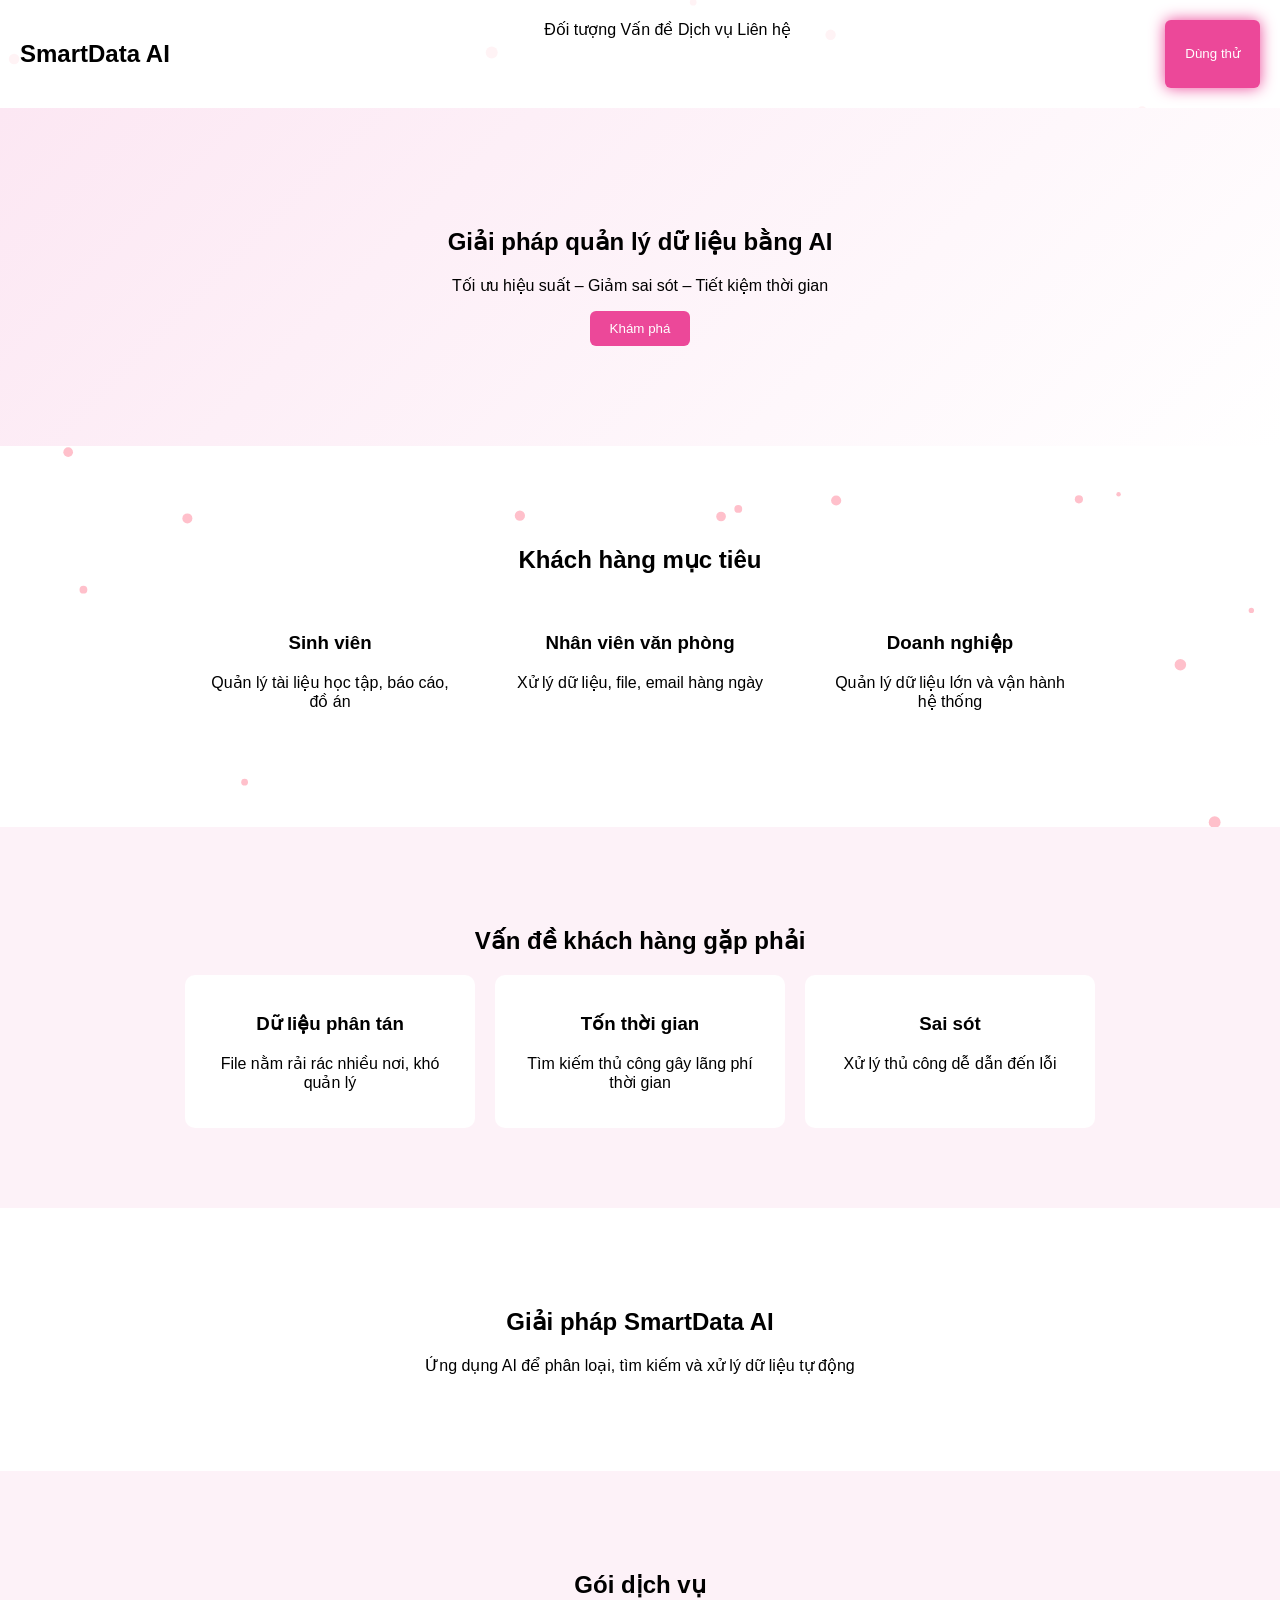
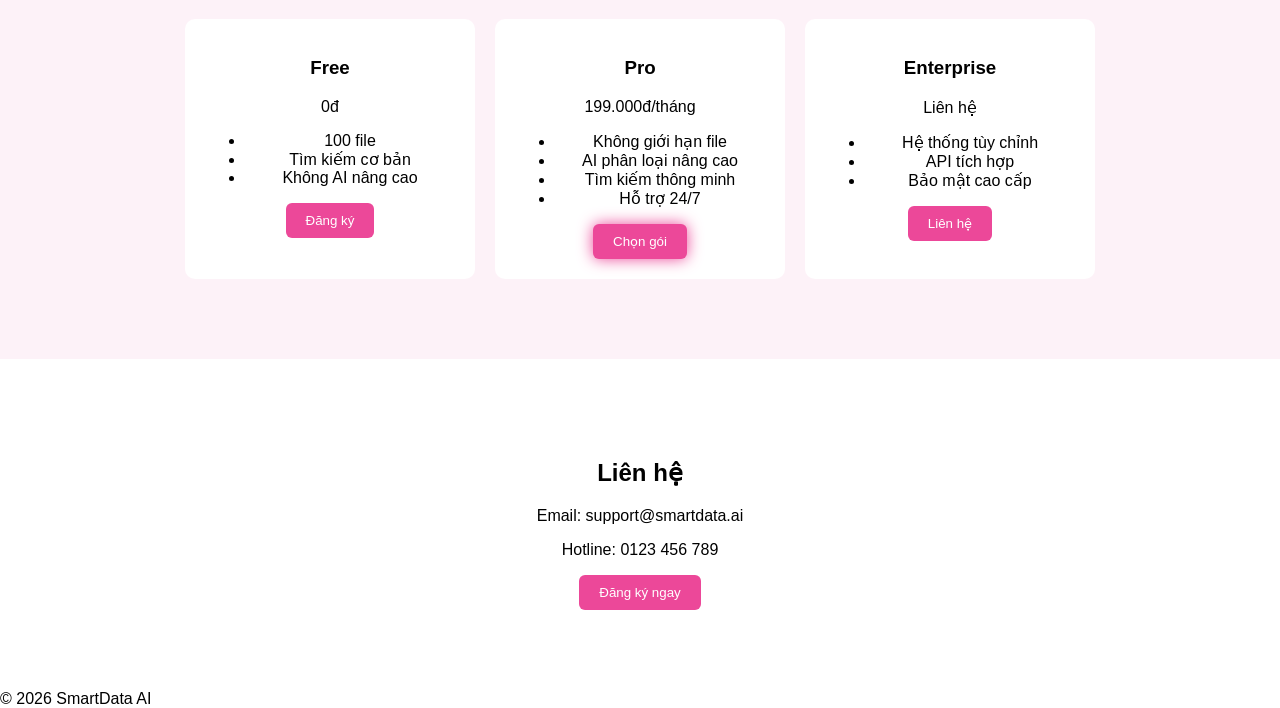
==== Landing_page/index.html @ e64489a1 "landingpage" ====
<!DOCTYPE html>
<html lang="vi">
<head>
<meta charset="UTF-8">
<meta name="viewport" content="width=device-width, initial-scale=1.0">
<title>SmartData AI</title>
<link rel="stylesheet" href="style.css">
</head>

<body>

<!-- SAKURA -->
<canvas id="sakura"></canvas>

<header class="nav">
    <h2>SmartData AI</h2>
    <nav>
        <a onclick="scrollToSection('target')">Đối tượng</a>
        <a onclick="scrollToSection('problem')">Vấn đề</a>
        <a onclick="scrollToSection('pricing')">Dịch vụ</a>
        <a onclick="scrollToSection('contact')">Liên hệ</a>
    </nav>
    <button class="btn glow" onclick="goToRegister()">Dùng thử</button>
</header>

<!-- HERO -->
<section class="hero reveal">
    <h1>Giải pháp quản lý dữ liệu bằng AI</h1>
    <p>Tối ưu hiệu suất – Giảm sai sót – Tiết kiệm thời gian</p>
    <button class="btn" onclick="scrollToSection('target')">Khám phá</button>
</section>

<!-- TARGET -->
<section id="target" class="section reveal">
    <h2>Khách hàng mục tiêu</h2>
    <div class="grid">
        <div class="card hover">
            <h3>Sinh viên</h3>
            <p>Quản lý tài liệu học tập, báo cáo, đồ án</p>
        </div>
        <div class="card hover">
            <h3>Nhân viên văn phòng</h3>
            <p>Xử lý dữ liệu, file, email hàng ngày</p>
        </div>
        <div class="card hover">
            <h3>Doanh nghiệp</h3>
            <p>Quản lý dữ liệu lớn và vận hành hệ thống</p>
        </div>
    </div>
</section>

<!-- PROBLEM -->
<section id="problem" class="section gray reveal">
    <h2>Vấn đề khách hàng gặp phải</h2>
    <div class="grid">
        <div class="card hover">
            <h3>Dữ liệu phân tán</h3>
            <p>File nằm rải rác nhiều nơi, khó quản lý</p>
        </div>
        <div class="card hover">
            <h3>Tốn thời gian</h3>
            <p>Tìm kiếm thủ công gây lãng phí thời gian</p>
        </div>
        <div class="card hover">
            <h3>Sai sót</h3>
            <p>Xử lý thủ công dễ dẫn đến lỗi</p>
        </div>
    </div>
</section>

<!-- SOLUTION -->
<section class="section reveal">
    <h2>Giải pháp SmartData AI</h2>
    <p>Ứng dụng AI để phân loại, tìm kiếm và xử lý dữ liệu tự động</p>
</section>

<!-- PRICING -->
<section id="pricing" class="section gray reveal">
    <h2>Gói dịch vụ</h2>
    <div class="grid">

        <div class="card">
            <h3>Free</h3>
            <p>0đ</p>
            <ul>
                <li>100 file</li>
                <li>Tìm kiếm cơ bản</li>
                <li>Không AI nâng cao</li>
            </ul>
            <button class="btn" onclick="goToRegister()">Đăng ký</button>
        </div>

        <div class="card highlight">
            <h3>Pro</h3>
            <p>199.000đ/tháng</p>
            <ul>
                <li>Không giới hạn file</li>
                <li>AI phân loại nâng cao</li>
                <li>Tìm kiếm thông minh</li>
                <li>Hỗ trợ 24/7</li>
            </ul>
            <button class="btn glow" onclick="goToRegister()">Chọn gói</button>
        </div>

        <div class="card">
            <h3>Enterprise</h3>
            <p>Liên hệ</p>
            <ul>
                <li>Hệ thống tùy chỉnh</li>
                <li>API tích hợp</li>
                <li>Bảo mật cao cấp</li>
            </ul>
            <button class="btn" onclick="goToRegister()">Liên hệ</button>
        </div>

    </div>
</section>

<!-- CONTACT -->
<section id="contact" class="section reveal">
    <h2>Liên hệ</h2>
    <p>Email: support@smartdata.ai</p>
    <p>Hotline: 0123 456 789</p>
    <button class="btn" onclick="goToRegister()">Đăng ký ngay</button>
</section>

<footer>
    © 2026 SmartData AI
</footer>

<script src="script.js"></script>
</body>
</html>
---- Landing_page/style.css ----
body {
    margin: 0;
    font-family: Arial;
    background: #fff;
}

/* CANVAS */
#sakura {
    position: fixed;
    top: 0;
    left: 0;
    z-index: -1;
}

/* NAV */
.nav {
    display: flex;
    justify-content: space-between;
    padding: 20px;
    background: rgba(255,255,255,0.8);
}

/* HERO */
.hero {
    text-align: center;
    padding: 100px;
    background: linear-gradient(135deg, #fce7f3, #ffffff);
}

/* SECTION */
.section {
    padding: 80px;
    text-align: center;
}

.gray {
    background: #fdf2f8;
}

/* GRID */
.grid {
    display: flex;
    gap: 20px;
    justify-content: center;
    flex-wrap: wrap;
}

/* CARD */
.card {
    background: white;
    padding: 20px;
    border-radius: 10px;
    width: 250px;
    transition: 0.3s;
}

.card.hover:hover {
    transform: translateY(-10px) scale(1.05);
}

/* BUTTON */
.btn {
    background: #ec4899;
    color: white;
    padding: 10px 20px;
    border-radius: 6px;
    border: none;
    cursor: pointer;
    transition: 0.3s;
}

.btn:hover {
    transform: scale(1.1);
}

/* GLOW BUTTON */
.glow {
    box-shadow: 0 0 15px #ec4899;
}
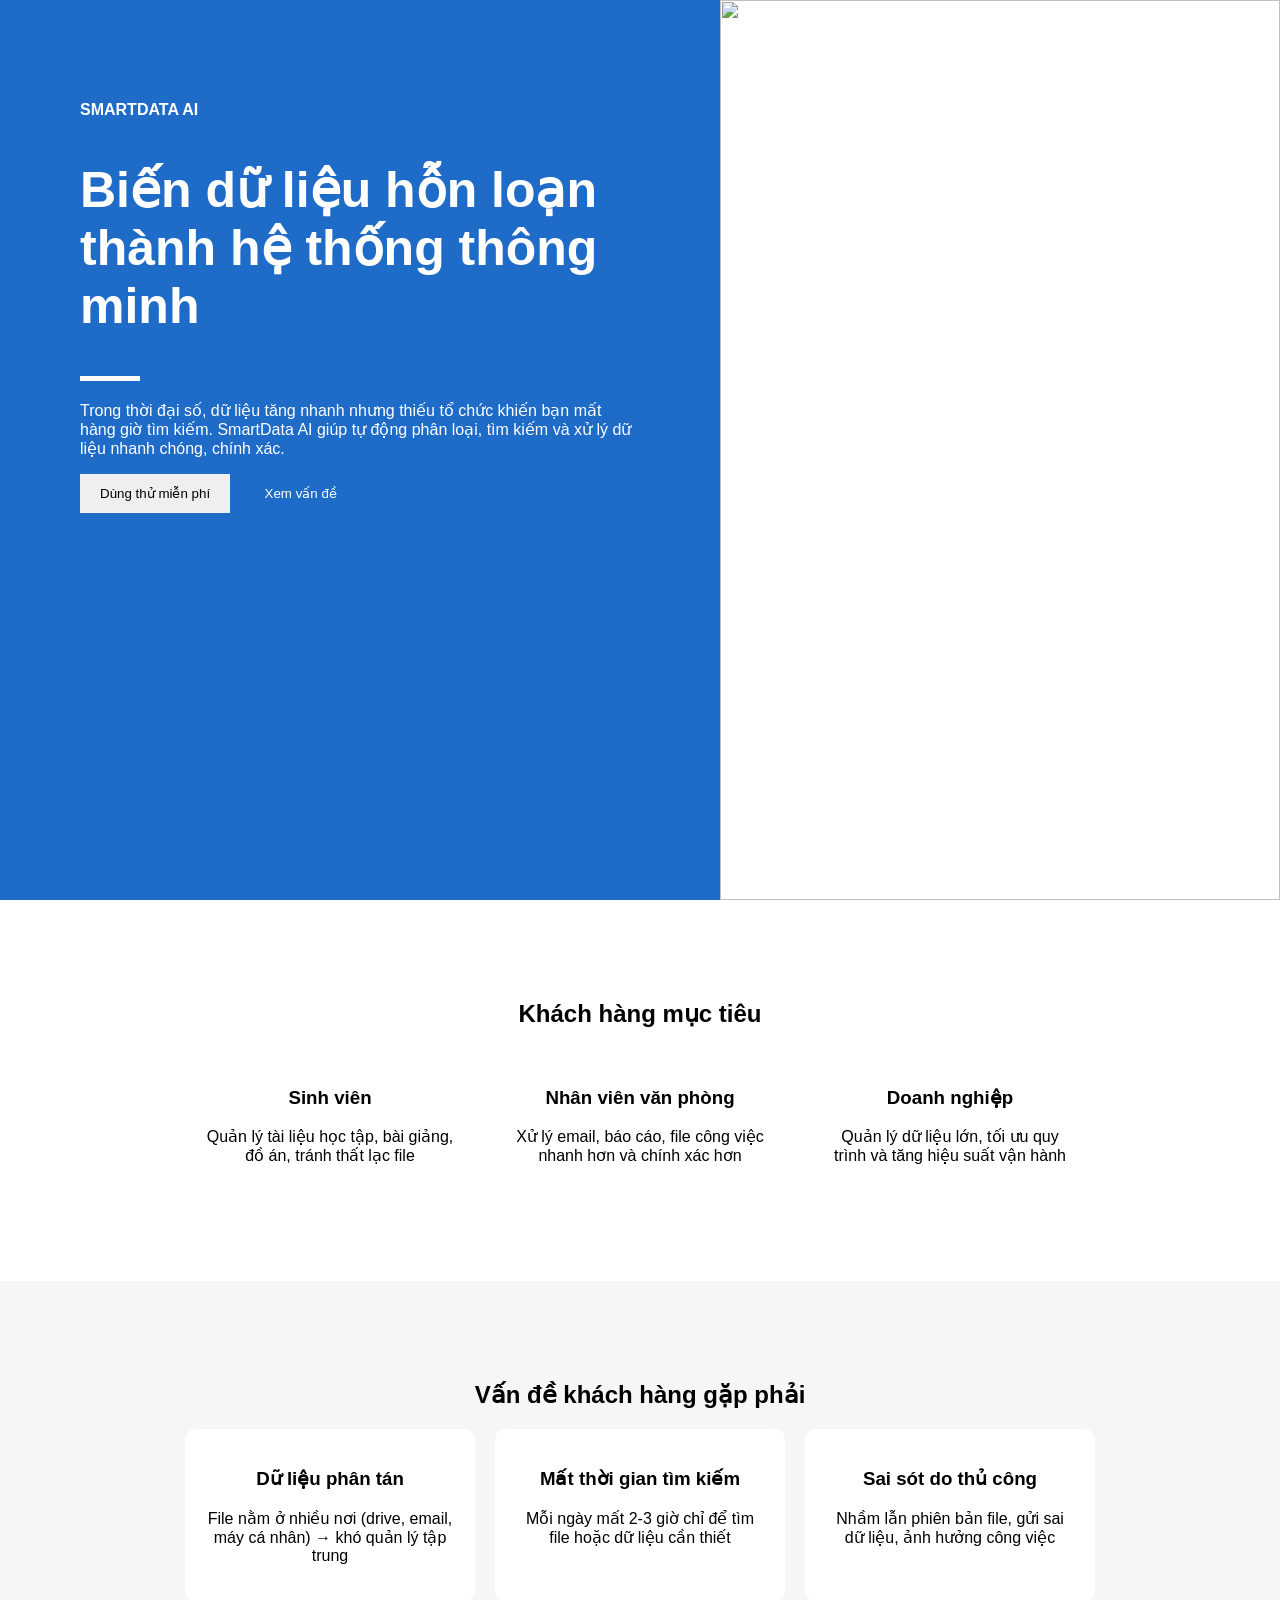
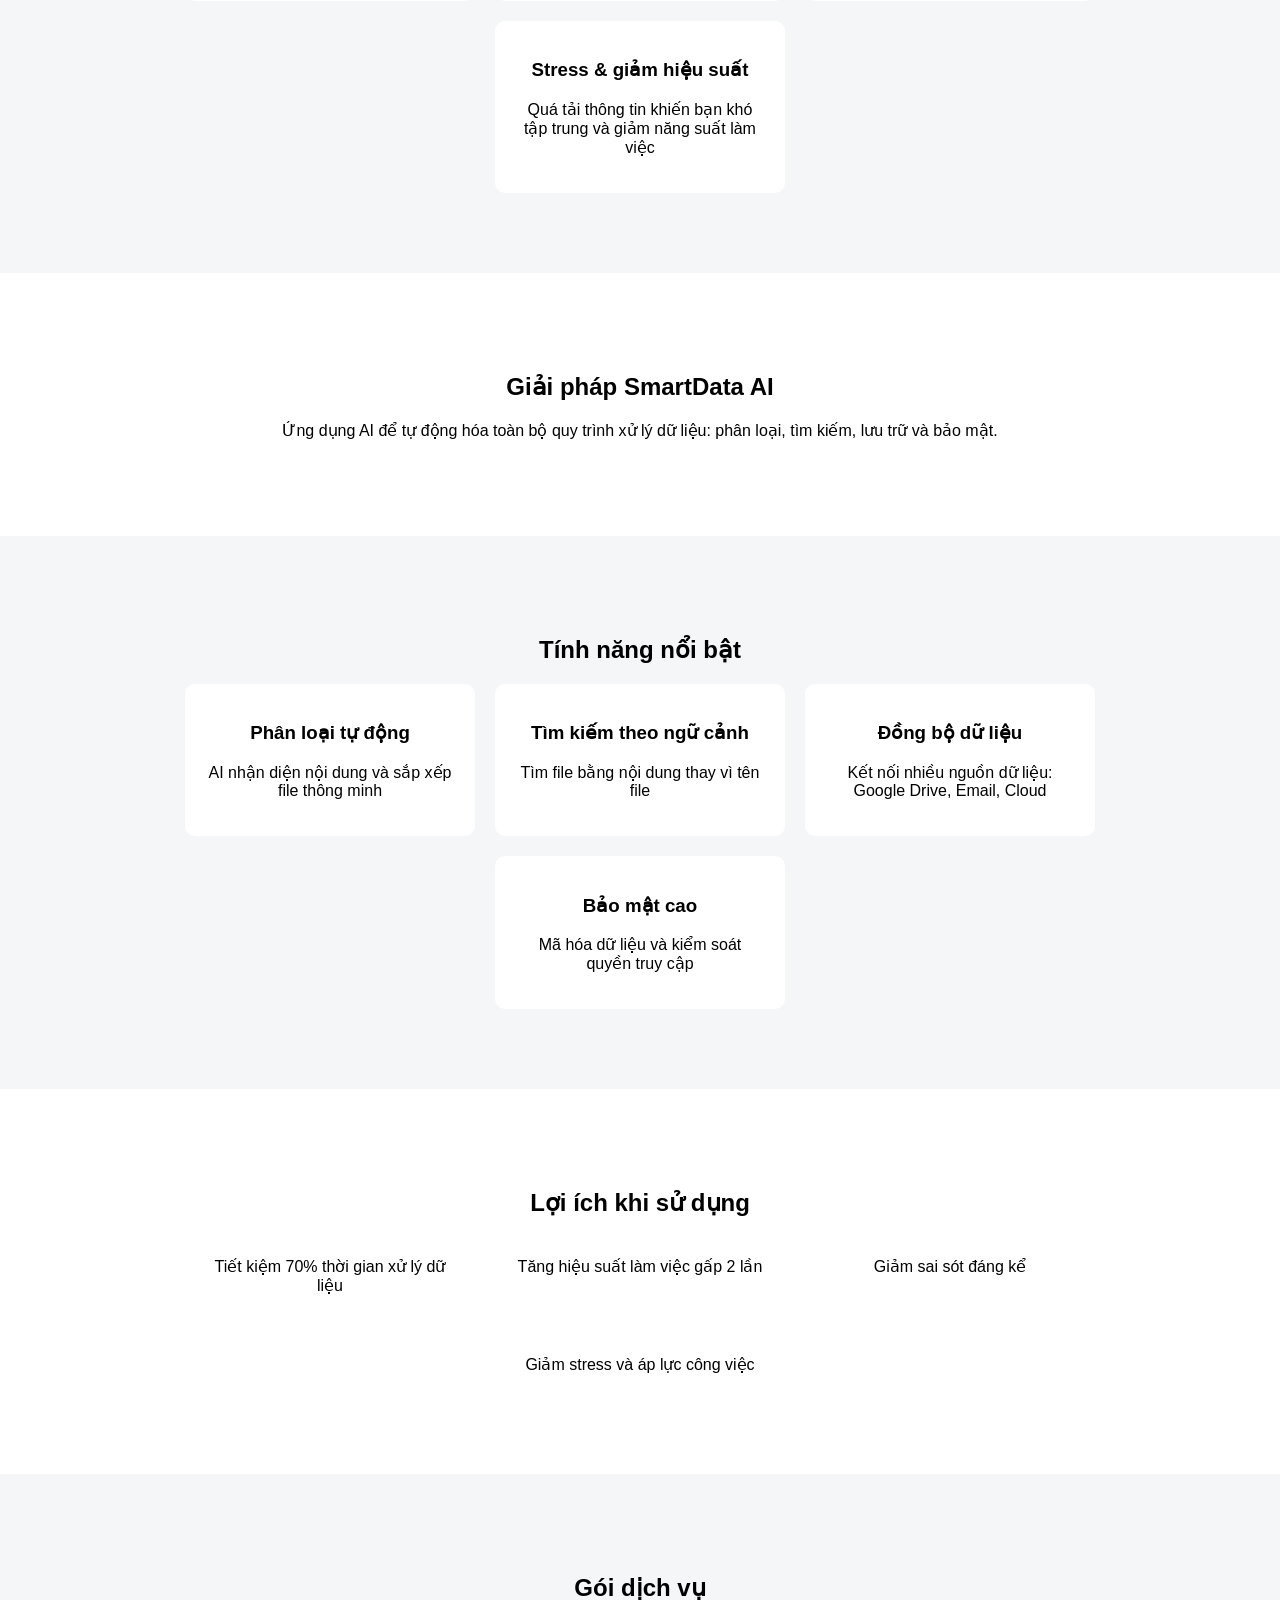
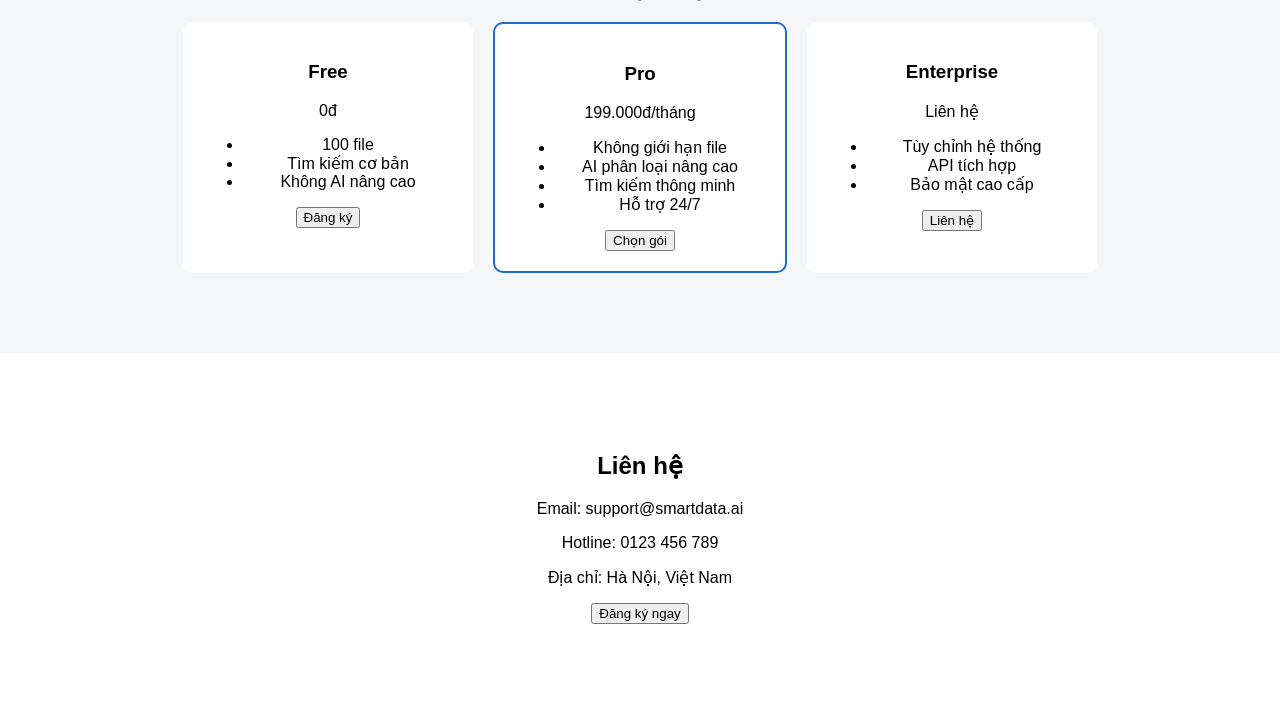
==== commit af4f75e1: "ldp2" ====
--- a/Landing_page/index.html
+++ b/Landing_page/index.html
@@ -9,74 +9,130 @@
 
 <body>
 
-<!-- SAKURA -->
-<canvas id="sakura"></canvas>
+<!-- HERO -->
+<section class="hero">
+    <div class="left">
+        <h4>SMARTDATA AI</h4>
+        <h1>Biến dữ liệu hỗn loạn<br>thành hệ thống thông minh</h1>
+        <div class="line"></div>
 
-<header class="nav">
-    <h2>SmartData AI</h2>
-    <nav>
-        <a onclick="scrollToSection('target')">Đối tượng</a>
-        <a onclick="scrollToSection('problem')">Vấn đề</a>
-        <a onclick="scrollToSection('pricing')">Dịch vụ</a>
-        <a onclick="scrollToSection('contact')">Liên hệ</a>
-    </nav>
-    <button class="btn glow" onclick="goToRegister()">Dùng thử</button>
-</header>
+        <p>
+            Trong thời đại số, dữ liệu tăng nhanh nhưng thiếu tổ chức khiến bạn mất hàng giờ tìm kiếm.
+            SmartData AI giúp tự động phân loại, tìm kiếm và xử lý dữ liệu nhanh chóng, chính xác.
+        </p>
 
-<!-- HERO -->
-<section class="hero reveal">
-    <h1>Giải pháp quản lý dữ liệu bằng AI</h1>
-    <p>Tối ưu hiệu suất – Giảm sai sót – Tiết kiệm thời gian</p>
-    <button class="btn" onclick="scrollToSection('target')">Khám phá</button>
+        <div class="cta">
+            <button onclick="goToRegister()">Dùng thử miễn phí</button>
+            <button onclick="scrollToSection('problem')" class="outline">Xem vấn đề</button>
+        </div>
+    </div>
+
+    <div class="right">
+        <img src="https://images.unsplash.com/photo-1551288049-bebda4e38f71">
+    </div>
 </section>
 
 <!-- TARGET -->
-<section id="target" class="section reveal">
+<section class="section">
     <h2>Khách hàng mục tiêu</h2>
+
     <div class="grid">
-        <div class="card hover">
+        <div class="card">
             <h3>Sinh viên</h3>
-            <p>Quản lý tài liệu học tập, báo cáo, đồ án</p>
+            <p>Quản lý tài liệu học tập, bài giảng, đồ án, tránh thất lạc file</p>
         </div>
-        <div class="card hover">
+
+        <div class="card">
             <h3>Nhân viên văn phòng</h3>
-            <p>Xử lý dữ liệu, file, email hàng ngày</p>
+            <p>Xử lý email, báo cáo, file công việc nhanh hơn và chính xác hơn</p>
         </div>
-        <div class="card hover">
+
+        <div class="card">
             <h3>Doanh nghiệp</h3>
-            <p>Quản lý dữ liệu lớn và vận hành hệ thống</p>
+            <p>Quản lý dữ liệu lớn, tối ưu quy trình và tăng hiệu suất vận hành</p>
         </div>
     </div>
 </section>
 
 <!-- PROBLEM -->
-<section id="problem" class="section gray reveal">
+<section id="problem" class="section gray">
     <h2>Vấn đề khách hàng gặp phải</h2>
+
     <div class="grid">
-        <div class="card hover">
+        <div class="card">
             <h3>Dữ liệu phân tán</h3>
-            <p>File nằm rải rác nhiều nơi, khó quản lý</p>
+            <p>File nằm ở nhiều nơi (drive, email, máy cá nhân) → khó quản lý tập trung</p>
         </div>
-        <div class="card hover">
-            <h3>Tốn thời gian</h3>
-            <p>Tìm kiếm thủ công gây lãng phí thời gian</p>
+
+        <div class="card">
+            <h3>Mất thời gian tìm kiếm</h3>
+            <p>Mỗi ngày mất 2-3 giờ chỉ để tìm file hoặc dữ liệu cần thiết</p>
         </div>
-        <div class="card hover">
-            <h3>Sai sót</h3>
-            <p>Xử lý thủ công dễ dẫn đến lỗi</p>
+
+        <div class="card">
+            <h3>Sai sót do thủ công</h3>
+            <p>Nhầm lẫn phiên bản file, gửi sai dữ liệu, ảnh hưởng công việc</p>
+        </div>
+
+        <div class="card">
+            <h3>Stress & giảm hiệu suất</h3>
+            <p>Quá tải thông tin khiến bạn khó tập trung và giảm năng suất làm việc</p>
         </div>
     </div>
 </section>
 
 <!-- SOLUTION -->
-<section class="section reveal">
+<section class="section">
     <h2>Giải pháp SmartData AI</h2>
-    <p>Ứng dụng AI để phân loại, tìm kiếm và xử lý dữ liệu tự động</p>
+    <p>
+        Ứng dụng AI để tự động hóa toàn bộ quy trình xử lý dữ liệu:
+        phân loại, tìm kiếm, lưu trữ và bảo mật.
+    </p>
+</section>
+
+<!-- FEATURES -->
+<section class="section gray">
+    <h2>Tính năng nổi bật</h2>
+
+    <div class="grid">
+        <div class="card">
+            <h3>Phân loại tự động</h3>
+            <p>AI nhận diện nội dung và sắp xếp file thông minh</p>
+        </div>
+
+        <div class="card">
+            <h3>Tìm kiếm theo ngữ cảnh</h3>
+            <p>Tìm file bằng nội dung thay vì tên file</p>
+        </div>
+
+        <div class="card">
+            <h3>Đồng bộ dữ liệu</h3>
+            <p>Kết nối nhiều nguồn dữ liệu: Google Drive, Email, Cloud</p>
+        </div>
+
+        <div class="card">
+            <h3>Bảo mật cao</h3>
+            <p>Mã hóa dữ liệu và kiểm soát quyền truy cập</p>
+        </div>
+    </div>
+</section>
+
+<!-- BENEFITS -->
+<section class="section">
+    <h2>Lợi ích khi sử dụng</h2>
+
+    <div class="grid">
+        <div class="card">Tiết kiệm 70% thời gian xử lý dữ liệu</div>
+        <div class="card">Tăng hiệu suất làm việc gấp 2 lần</div>
+        <div class="card">Giảm sai sót đáng kể</div>
+        <div class="card">Giảm stress và áp lực công việc</div>
+    </div>
 </section>
 
 <!-- PRICING -->
-<section id="pricing" class="section gray reveal">
+<section id="pricing" class="section gray">
     <h2>Gói dịch vụ</h2>
+
     <div class="grid">
 
         <div class="card">
@@ -87,7 +143,7 @@
                 <li>Tìm kiếm cơ bản</li>
                 <li>Không AI nâng cao</li>
             </ul>
-            <button class="btn" onclick="goToRegister()">Đăng ký</button>
+            <button onclick="goToRegister()">Đăng ký</button>
         </div>
 
         <div class="card highlight">
@@ -99,34 +155,33 @@
                 <li>Tìm kiếm thông minh</li>
                 <li>Hỗ trợ 24/7</li>
             </ul>
-            <button class="btn glow" onclick="goToRegister()">Chọn gói</button>
+            <button onclick="goToRegister()">Chọn gói</button>
         </div>
 
         <div class="card">
             <h3>Enterprise</h3>
             <p>Liên hệ</p>
             <ul>
-                <li>Hệ thống tùy chỉnh</li>
+                <li>Tùy chỉnh hệ thống</li>
                 <li>API tích hợp</li>
                 <li>Bảo mật cao cấp</li>
             </ul>
-            <button class="btn" onclick="goToRegister()">Liên hệ</button>
+            <button onclick="goToRegister()">Liên hệ</button>
         </div>
 
     </div>
 </section>
 
 <!-- CONTACT -->
-<section id="contact" class="section reveal">
+<section id="contact" class="section">
     <h2>Liên hệ</h2>
+
     <p>Email: support@smartdata.ai</p>
     <p>Hotline: 0123 456 789</p>
-    <button class="btn" onclick="goToRegister()">Đăng ký ngay</button>
+    <p>Địa chỉ: Hà Nội, Việt Nam</p>
+
+    <button onclick="goToRegister()">Đăng ký ngay</button>
 </section>
-
-<footer>
-    © 2026 SmartData AI
-</footer>
 
 <script src="script.js"></script>
 </body>
--- a/Landing_page/style.css
+++ b/Landing_page/style.css
@@ -1,30 +1,54 @@
 body {
     margin: 0;
     font-family: Arial;
-    background: #fff;
-}
-
-/* CANVAS */
-#sakura {
-    position: fixed;
-    top: 0;
-    left: 0;
-    z-index: -1;
-}
-
-/* NAV */
-.nav {
-    display: flex;
-    justify-content: space-between;
-    padding: 20px;
-    background: rgba(255,255,255,0.8);
 }
 
 /* HERO */
 .hero {
-    text-align: center;
-    padding: 100px;
-    background: linear-gradient(135deg, #fce7f3, #ffffff);
+    display: flex;
+    height: 100vh;
+}
+
+.left {
+    width: 50%;
+    background: #1e6bc8;
+    color: white;
+    padding: 80px;
+}
+
+.right {
+    width: 50%;
+}
+
+.right img {
+    width: 100%;
+    height: 100%;
+    object-fit: cover;
+}
+
+h1 {
+    font-size: 50px;
+}
+
+.line {
+    width: 60px;
+    height: 5px;
+    background: white;
+    margin: 20px 0;
+}
+
+/* CTA */
+.cta button {
+    padding: 12px 20px;
+    margin-right: 10px;
+    border: none;
+    cursor: pointer;
+}
+
+.outline {
+    background: transparent;
+    border: 1px solid white;
+    color: white;
 }
 
 /* SECTION */
@@ -34,7 +58,7 @@
 }
 
 .gray {
-    background: #fdf2f8;
+    background: #f4f6f8;
 }
 
 /* GRID */
@@ -47,33 +71,12 @@
 
 /* CARD */
 .card {
+    width: 250px;
+    padding: 20px;
     background: white;
-    padding: 20px;
     border-radius: 10px;
-    width: 250px;
-    transition: 0.3s;
 }
 
-.card.hover:hover {
-    transform: translateY(-10px) scale(1.05);
-}
-
-/* BUTTON */
-.btn {
-    background: #ec4899;
-    color: white;
-    padding: 10px 20px;
-    border-radius: 6px;
-    border: none;
-    cursor: pointer;
-    transition: 0.3s;
-}
-
-.btn:hover {
-    transform: scale(1.1);
-}
-
-/* GLOW BUTTON */
-.glow {
-    box-shadow: 0 0 15px #ec4899;
+.highlight {
+    border: 2px solid #1e6bc8;
 }
